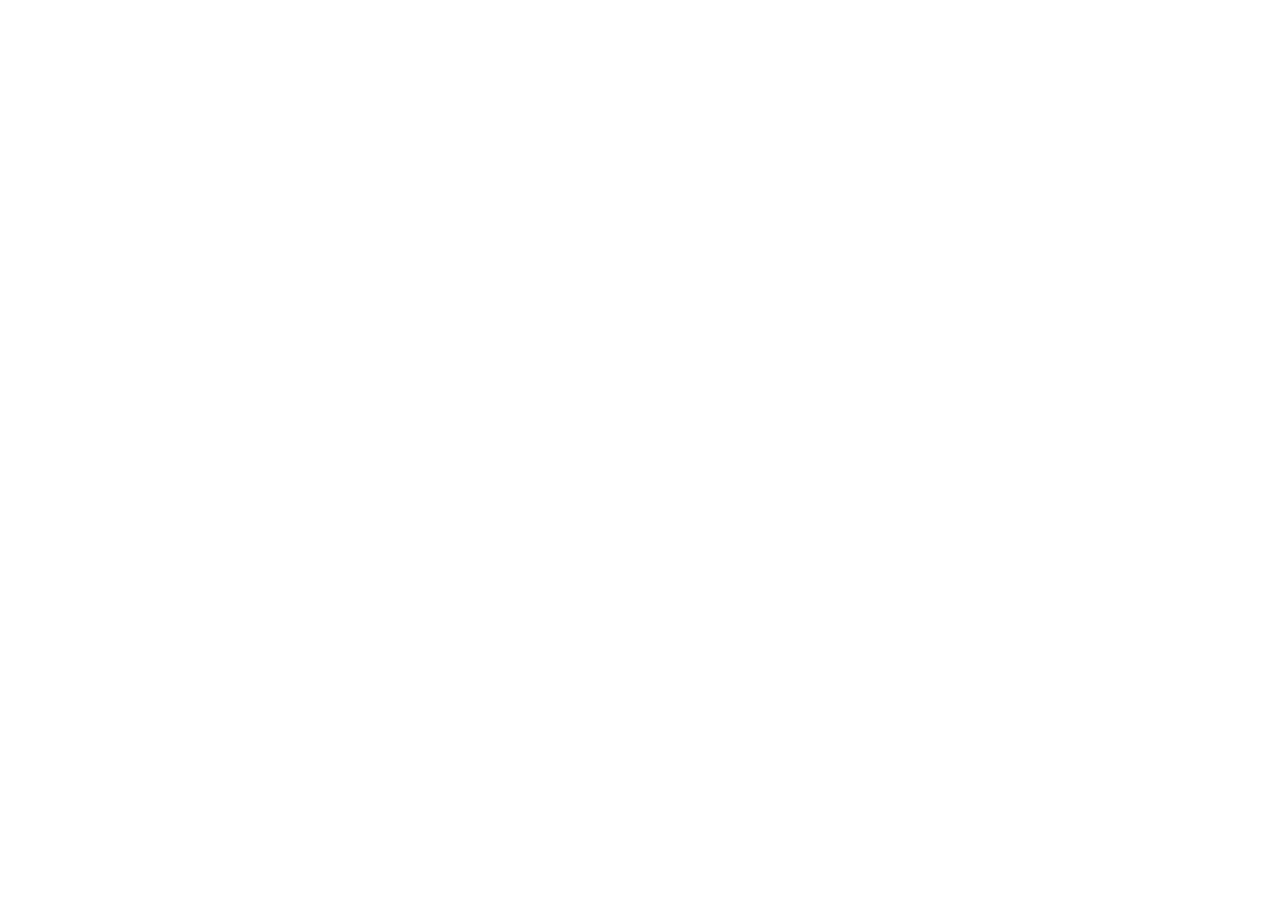
==== index.html @ f450992c "Add iPhone patcher launcher" ====
<!doctype html><html lang="th"><head><meta charset="utf-8"><meta name="viewport" content="width=device-width,initial-scale=1,viewport-fit=cover"><meta name="theme-color" content="#0d1115"><title>THAI100 iPhone Patcher</title><style>html,body{margin:0;min-height:100%;background:#0d1115;color:#eef1f3;font-family:system-ui,-apple-system,sans-serif}main{min-height:100svh;display:grid;place-items:center;padding:24px}section{width:min(100%,520px);border:1px solid #2a333a;border-radius:20px;background:#151b20;padding:28px;text-align:center;box-sizing:border-box}b{color:#ee8b33}a{display:block;margin-top:18px;padding:14px;border-radius:14px;background:#ee8b33;color:#160f09;text-decoration:none;font-weight:800}small{display:block;color:#84909a;margin-top:12px;line-height:1.5}</style></head><body><main><section><b>THAI100 OfficialThai</b><h1>กำลังเปิด iPhone Patcher…</h1><p>Full Causal Regression v0.9.1 · Picker Hardfix</p><a id="open" href="https://floot.com/mcp-preview/d189497b-9c32-4a0d-998c-c0fcb1d0b364?ptoken=v3.d189497b-9c32-4a0d-998c-c0fcb1d0b364.948bf185-1a29-4e8b-b5c7-7f9ddaf9a05b.1792041722.1792646522.zxD_Mku7cQPY42CXLMEyYNhygWyfBYle71JqnGRwhqQ">เปิด Patcher</a><small>ถ้า Safari ไม่ redirect อัตโนมัติ ให้กดปุ่มด้านบน</small></section></main><script>setTimeout(()=>location.replace(document.getElementById('open').href),250);</script></body></html>
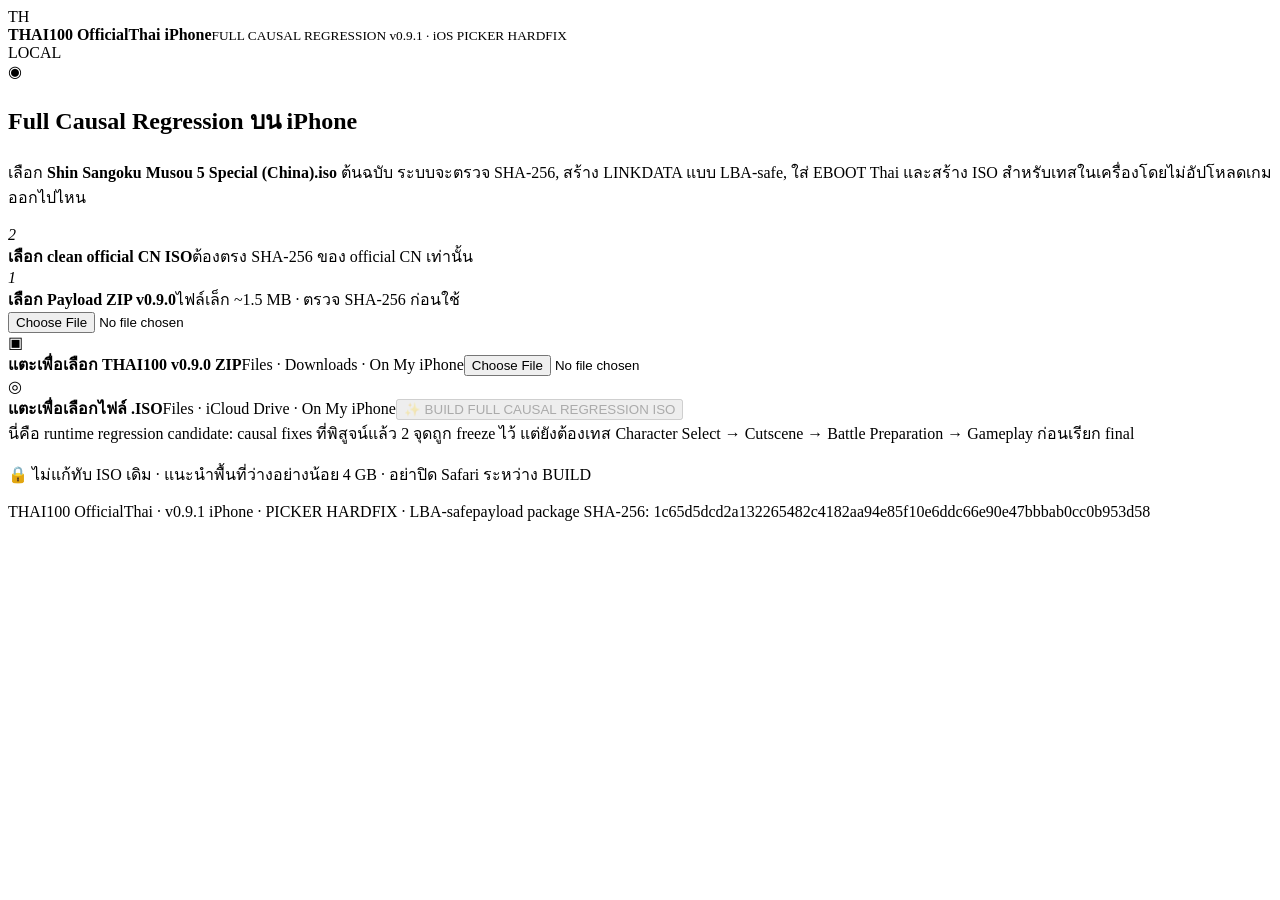
==== commit 2fceaa89: "Replace Floot redirect with GitHub-only patcher shell" ====
--- a/index.html
+++ b/index.html
@@ -1 +1 @@
-<!doctype html><html lang="th"><head><meta charset="utf-8"><meta name="viewport" content="width=device-width,initial-scale=1,viewport-fit=cover"><meta name="theme-color" content="#0d1115"><title>THAI100 iPhone Patcher</title><style>html,body{margin:0;min-height:100%;background:#0d1115;color:#eef1f3;font-family:system-ui,-apple-system,sans-serif}main{min-height:100svh;display:grid;place-items:center;padding:24px}section{width:min(100%,520px);border:1px solid #2a333a;border-radius:20px;background:#151b20;padding:28px;text-align:center;box-sizing:border-box}b{color:#ee8b33}a{display:block;margin-top:18px;padding:14px;border-radius:14px;background:#ee8b33;color:#160f09;text-decoration:none;font-weight:800}small{display:block;color:#84909a;margin-top:12px;line-height:1.5}</style></head><body><main><section><b>THAI100 OfficialThai</b><h1>กำลังเปิด iPhone Patcher…</h1><p>Full Causal Regression v0.9.1 · Picker Hardfix</p><a id="open" href="https://floot.com/mcp-preview/d189497b-9c32-4a0d-998c-c0fcb1d0b364?ptoken=v3.d189497b-9c32-4a0d-998c-c0fcb1d0b364.948bf185-1a29-4e8b-b5c7-7f9ddaf9a05b.1792041722.1792646522.zxD_Mku7cQPY42CXLMEyYNhygWyfBYle71JqnGRwhqQ">เปิด Patcher</a><small>ถ้า Safari ไม่ redirect อัตโนมัติ ให้กดปุ่มด้านบน</small></section></main><script>setTimeout(()=>location.replace(document.getElementById('open').href),250);</script></body></html>+<!doctype html><html lang="th"><head><meta charset="UTF-8"><meta name="viewport" content="width=device-width,initial-scale=1,viewport-fit=cover"><meta name="theme-color" content="#101418"><meta name="apple-mobile-web-app-capable" content="yes"><meta name="apple-mobile-web-app-status-bar-style" content="black-translucent"><title>THAI100 OfficialThai GitHub Patcher</title><link rel="stylesheet" href="style.css?v=092"></head><body><main><div class="wrap"><header><div class="logo">TH</div><div><b>THAI100 OfficialThai iPhone</b><small>FULL CAUSAL REGRESSION v0.9.1 · iOS PICKER HARDFIX</small></div><span class="local">LOCAL</span></header><section class="hero"><div class="disc">◉</div><h1>Full Causal Regression บน iPhone</h1><p>เลือก <strong>Shin Sangoku Musou 5 Special (China).iso</strong> ต้นฉบับ ระบบจะตรวจ SHA-256, สร้าง LINKDATA แบบ LBA-safe, ใส่ EBOOT Thai และสร้าง ISO สำหรับเทสในเครื่องโดยไม่อัปโหลดเกมออกไปไหน</p></section><section class="card" id="workCard"><div class="step"><i>2</i><div><b>เลือก clean official CN ISO</b><span>ต้องตรง SHA-256 ของ official CN เท่านั้น</span></div></div><div class="step"><i>1</i><div><b>เลือก Payload ZIP v0.9.0</b><span>ไฟล์เล็ก ~1.5 MB · ตรวจ SHA-256 ก่อนใช้</span></div></div><label class="picker"><input id="packageInput" type="file" accept=".zip,application/zip"><div class="pickIcon">▣</div><b id="packageName">แตะเพื่อเลือก THAI100 v0.9.0 ZIP</b><span id="packageMeta">Files · Downloads · On My iPhone</span></label><label class="picker"><input id="fileInput" type="file"><div class="pickIcon">◎</div><b id="fileName">แตะเพื่อเลือกไฟล์ .ISO</b><span id="fileMeta">Files · iCloud Drive · On My iPhone</span></label><button class="secondary" id="confirmFileBtn" hidden>✓ ใช้ไฟล์ที่เลือกนี้</button><div class="ready" id="readyBox" hidden>✓ <span><b id="readyTitle">พร้อม BUILD</b><small id="readyDetail">ตรวจ clean CN แบบ fail-closed ก่อนแก้ทุกครั้ง</small></span></div><div class="progress" id="progressBox" hidden><div><span><b id="progressStage">พร้อม</b><small id="progressDetail"></small></span><strong id="progressPct">0%</strong></div><progress id="progressBar" max="100" value="0"></progress></div><div class="error" id="errorBox" hidden><b>⚠ หยุดแบบ Fail-Closed</b><span id="errorText"></span></div><button id="patchBtn" disabled>✨ BUILD FULL CAUSAL REGRESSION ISO</button><div class="warn">นี่คือ runtime regression candidate: causal fixes ที่พิสูจน์แล้ว 2 จุดถูก freeze ไว้ แต่ยังต้องเทส Character Select → Cutscene → Battle Preparation → Gameplay ก่อนเรียก final</div><p class="note">🔒 ไม่แก้ทับ ISO เดิม · แนะนำพื้นที่ว่างอย่างน้อย 4 GB · อย่าปิด Safari ระหว่าง BUILD</p></section><section class="done" id="doneCard" hidden><div class="check">✓</div><span class="tag">STATIC BUILD PASS</span><h2>ISO สำหรับเทสพร้อมแล้ว</h2><p id="doneName"></p><div class="stats"><div><b id="doneSize">-</b><small>ISO</small></div><div><b>63</b><small>stage records</small></div><div><b>5/5</b><small>internal verify</small></div></div><button class="primary" id="saveBtn">⬇ บันทึก ISO</button><button class="secondary" id="shareBtn" hidden>↗ แชร์ / Save to Files</button><button class="secondary" id="reportBtn">⬇ บันทึก BUILD_REPORT.json</button><p class="play">▶ เปิด ISO ใหม่นี้ใน PPSSPP แล้วเทส: Character Select → Cutscene → Battle Preparation → Start Battle → Gameplay</p><div class="runtime"><h3>หลังเทส กดผลครั้งเดียวเพื่อสร้าง state JSON</h3><div class="runtime-grid"><button class="pass" data-result="PASS">PASS</button><button class="hang" data-result="HANG_BATTLE_PREP">HANG</button><button class="crash" data-result="CRASH">CRASH</button></div></div><button class="ghost" id="resetBtn">เริ่มใหม่</button></section><footer><span>THAI100 OfficialThai · v0.9.1 iPhone · PICKER HARDFIX · LBA-safe</span><span>payload package SHA-256: 1c65d5dcd2a132265482c4182aa94e85f10e6ddc66e90e47bbbab0cc0b953d58</span></footer></div></main><script src="core.js?v=092"></script><script src="patcher.js?v=092"></script><script src="ui.js?v=092"></script></body></html>
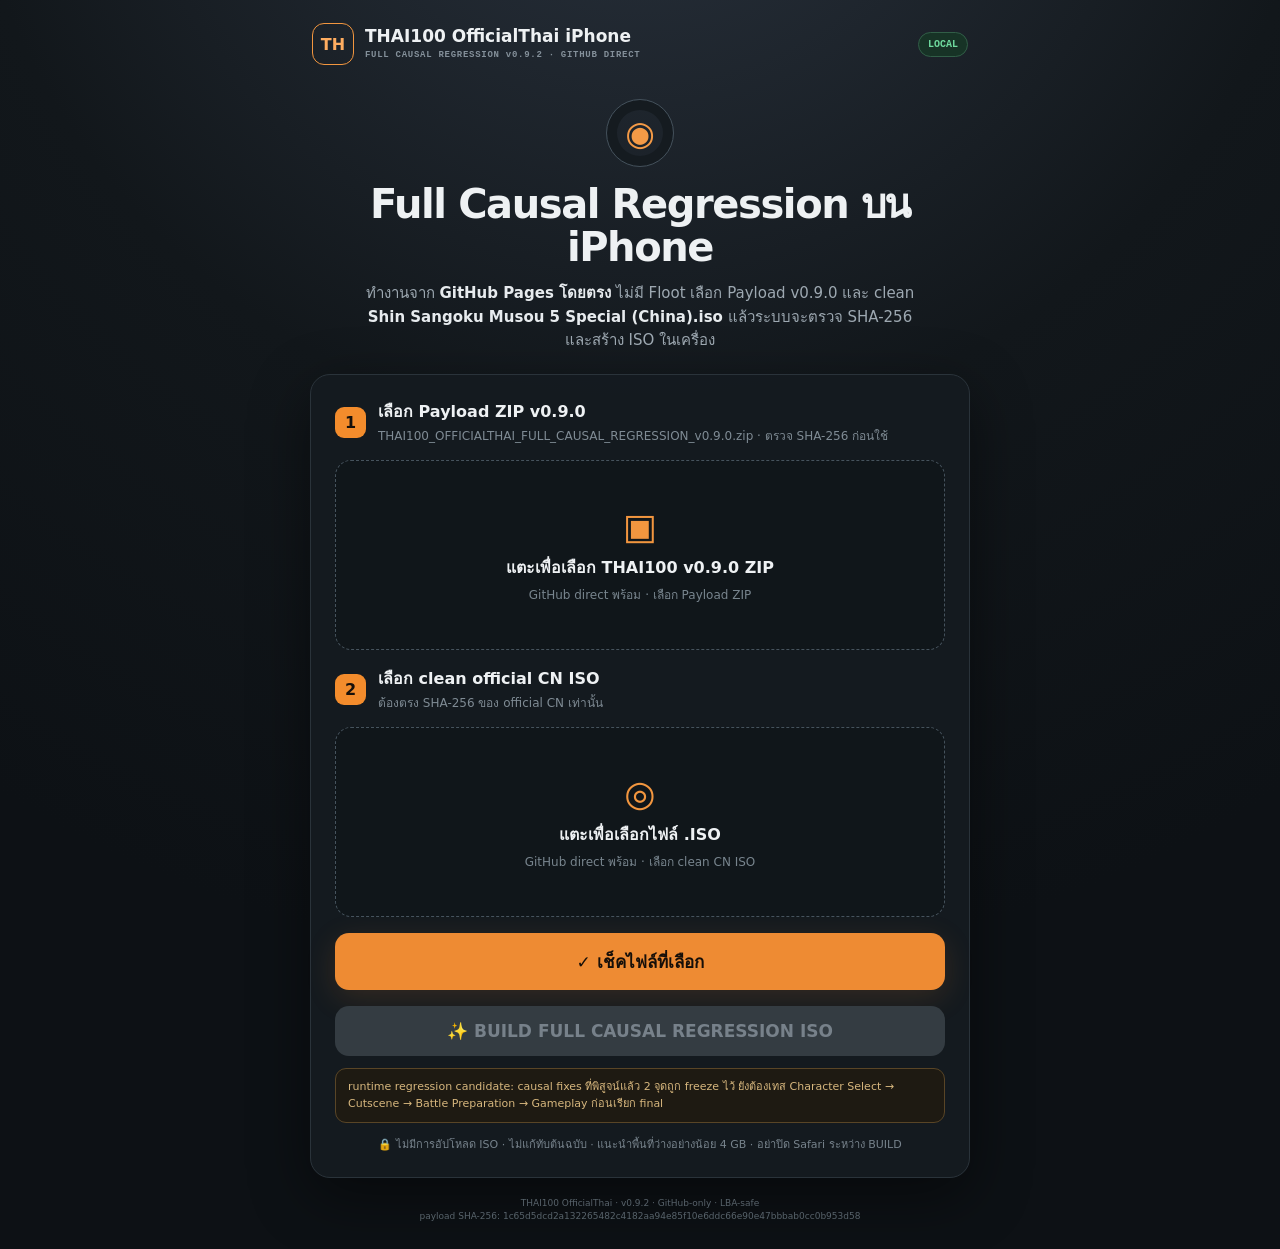
==== commit 2d7e7c3e: "Switch iPhone page to GitHub-only v0.9.2" ====
--- a/index.html
+++ b/index.html
@@ -1 +1 @@
-<!doctype html><html lang="th"><head><meta charset="UTF-8"><meta name="viewport" content="width=device-width,initial-scale=1,viewport-fit=cover"><meta name="theme-color" content="#101418"><meta name="apple-mobile-web-app-capable" content="yes"><meta name="apple-mobile-web-app-status-bar-style" content="black-translucent"><title>THAI100 OfficialThai GitHub Patcher</title><link rel="stylesheet" href="style.css?v=092"></head><body><main><div class="wrap"><header><div class="logo">TH</div><div><b>THAI100 OfficialThai iPhone</b><small>FULL CAUSAL REGRESSION v0.9.1 · iOS PICKER HARDFIX</small></div><span class="local">LOCAL</span></header><section class="hero"><div class="disc">◉</div><h1>Full Causal Regression บน iPhone</h1><p>เลือก <strong>Shin Sangoku Musou 5 Special (China).iso</strong> ต้นฉบับ ระบบจะตรวจ SHA-256, สร้าง LINKDATA แบบ LBA-safe, ใส่ EBOOT Thai และสร้าง ISO สำหรับเทสในเครื่องโดยไม่อัปโหลดเกมออกไปไหน</p></section><section class="card" id="workCard"><div class="step"><i>2</i><div><b>เลือก clean official CN ISO</b><span>ต้องตรง SHA-256 ของ official CN เท่านั้น</span></div></div><div class="step"><i>1</i><div><b>เลือก Payload ZIP v0.9.0</b><span>ไฟล์เล็ก ~1.5 MB · ตรวจ SHA-256 ก่อนใช้</span></div></div><label class="picker"><input id="packageInput" type="file" accept=".zip,application/zip"><div class="pickIcon">▣</div><b id="packageName">แตะเพื่อเลือก THAI100 v0.9.0 ZIP</b><span id="packageMeta">Files · Downloads · On My iPhone</span></label><label class="picker"><input id="fileInput" type="file"><div class="pickIcon">◎</div><b id="fileName">แตะเพื่อเลือกไฟล์ .ISO</b><span id="fileMeta">Files · iCloud Drive · On My iPhone</span></label><button class="secondary" id="confirmFileBtn" hidden>✓ ใช้ไฟล์ที่เลือกนี้</button><div class="ready" id="readyBox" hidden>✓ <span><b id="readyTitle">พร้อม BUILD</b><small id="readyDetail">ตรวจ clean CN แบบ fail-closed ก่อนแก้ทุกครั้ง</small></span></div><div class="progress" id="progressBox" hidden><div><span><b id="progressStage">พร้อม</b><small id="progressDetail"></small></span><strong id="progressPct">0%</strong></div><progress id="progressBar" max="100" value="0"></progress></div><div class="error" id="errorBox" hidden><b>⚠ หยุดแบบ Fail-Closed</b><span id="errorText"></span></div><button id="patchBtn" disabled>✨ BUILD FULL CAUSAL REGRESSION ISO</button><div class="warn">นี่คือ runtime regression candidate: causal fixes ที่พิสูจน์แล้ว 2 จุดถูก freeze ไว้ แต่ยังต้องเทส Character Select → Cutscene → Battle Preparation → Gameplay ก่อนเรียก final</div><p class="note">🔒 ไม่แก้ทับ ISO เดิม · แนะนำพื้นที่ว่างอย่างน้อย 4 GB · อย่าปิด Safari ระหว่าง BUILD</p></section><section class="done" id="doneCard" hidden><div class="check">✓</div><span class="tag">STATIC BUILD PASS</span><h2>ISO สำหรับเทสพร้อมแล้ว</h2><p id="doneName"></p><div class="stats"><div><b id="doneSize">-</b><small>ISO</small></div><div><b>63</b><small>stage records</small></div><div><b>5/5</b><small>internal verify</small></div></div><button class="primary" id="saveBtn">⬇ บันทึก ISO</button><button class="secondary" id="shareBtn" hidden>↗ แชร์ / Save to Files</button><button class="secondary" id="reportBtn">⬇ บันทึก BUILD_REPORT.json</button><p class="play">▶ เปิด ISO ใหม่นี้ใน PPSSPP แล้วเทส: Character Select → Cutscene → Battle Preparation → Start Battle → Gameplay</p><div class="runtime"><h3>หลังเทส กดผลครั้งเดียวเพื่อสร้าง state JSON</h3><div class="runtime-grid"><button class="pass" data-result="PASS">PASS</button><button class="hang" data-result="HANG_BATTLE_PREP">HANG</button><button class="crash" data-result="CRASH">CRASH</button></div></div><button class="ghost" id="resetBtn">เริ่มใหม่</button></section><footer><span>THAI100 OfficialThai · v0.9.1 iPhone · PICKER HARDFIX · LBA-safe</span><span>payload package SHA-256: 1c65d5dcd2a132265482c4182aa94e85f10e6ddc66e90e47bbbab0cc0b953d58</span></footer></div></main><script src="core.js?v=092"></script><script src="patcher.js?v=092"></script><script src="ui.js?v=092"></script></body></html>+<!doctype html><html lang="th"><head><meta charset="UTF-8"><meta name="viewport" content="width=device-width,initial-scale=1,viewport-fit=cover"><meta name="theme-color" content="#101418"><meta name="apple-mobile-web-app-capable" content="yes"><meta name="apple-mobile-web-app-status-bar-style" content="black-translucent"><title>THAI100 OfficialThai GitHub Patcher</title><link rel="stylesheet" href="style.css?v=093"></head><body><main><div class="wrap"><header><div class="logo">TH</div><div><b>THAI100 OfficialThai iPhone</b><small>FULL CAUSAL REGRESSION v0.9.2 · GITHUB DIRECT</small></div><span class="local">LOCAL</span></header><section class="hero"><div class="disc">◉</div><h1>Full Causal Regression บน iPhone</h1><p>ทำงานจาก <strong>GitHub Pages โดยตรง</strong> ไม่มี Floot เลือก Payload v0.9.0 และ clean <strong>Shin Sangoku Musou 5 Special (China).iso</strong> แล้วระบบจะตรวจ SHA-256 และสร้าง ISO ในเครื่อง</p></section><section class="card" id="workCard"><div class="step"><i>1</i><div><b>เลือก Payload ZIP v0.9.0</b><span>THAI100_OFFICIALTHAI_FULL_CAUSAL_REGRESSION_v0.9.0.zip · ตรวจ SHA-256 ก่อนใช้</span></div></div><label class="picker"><input id="packageInput" type="file" accept=".zip,application/zip"><div class="pickIcon">▣</div><b id="packageName">แตะเพื่อเลือก THAI100 v0.9.0 ZIP</b><span id="packageMeta">Files · Downloads · On My iPhone</span></label><div class="step" style="margin-top:16px"><i>2</i><div><b>เลือก clean official CN ISO</b><span>ต้องตรง SHA-256 ของ official CN เท่านั้น</span></div></div><label class="picker"><input id="fileInput" type="file"><div class="pickIcon">◎</div><b id="fileName">แตะเพื่อเลือกไฟล์ .ISO</b><span id="fileMeta">Files · iCloud Drive · On My iPhone</span></label><button class="secondary" id="confirmFileBtn" hidden>✓ เช็คไฟล์ที่เลือก</button><div class="ready" id="readyBox" hidden>✓ <span><b id="readyTitle">พร้อม BUILD</b><small id="readyDetail">ตรวจ clean CN แบบ fail-closed ก่อนแก้ทุกครั้ง</small></span></div><div class="progress" id="progressBox" hidden><div><span><b id="progressStage">พร้อม</b><small id="progressDetail"></small></span><strong id="progressPct">0%</strong></div><progress id="progressBar" max="100" value="0"></progress></div><div class="error" id="errorBox" hidden><b>⚠ หยุดแบบ Fail-Closed</b><span id="errorText"></span></div><button id="patchBtn" disabled>✨ BUILD FULL CAUSAL REGRESSION ISO</button><div class="warn">runtime regression candidate: causal fixes ที่พิสูจน์แล้ว 2 จุดถูก freeze ไว้ ยังต้องเทส Character Select → Cutscene → Battle Preparation → Gameplay ก่อนเรียก final</div><p class="note">🔒 ไม่มีการอัปโหลด ISO · ไม่แก้ทับต้นฉบับ · แนะนำพื้นที่ว่างอย่างน้อย 4 GB · อย่าปิด Safari ระหว่าง BUILD</p></section><section class="done" id="doneCard" hidden><div class="check">✓</div><span class="tag">STATIC BUILD PASS</span><h2>ISO สำหรับเทสพร้อมแล้ว</h2><p id="doneName"></p><div class="stats"><div><b id="doneSize">-</b><small>ISO</small></div><div><b>63</b><small>stage records</small></div><div><b>5/5</b><small>internal verify</small></div></div><button class="primary" id="saveBtn">⬇ บันทึก ISO</button><button class="secondary" id="shareBtn" hidden>↗ แชร์ / Save to Files</button><button class="secondary" id="reportBtn">⬇ บันทึก BUILD_REPORT.json</button><p class="play">▶ เปิด ISO ใหม่นี้ใน PPSSPP แล้วเทส: Character Select → Cutscene → Battle Preparation → Start Battle → Gameplay</p><div class="runtime"><h3>หลังเทส กดผลครั้งเดียวเพื่อสร้าง state JSON</h3><div class="runtime-grid"><button class="pass" data-result="PASS">PASS</button><button class="hang" data-result="HANG_BATTLE_PREP">HANG</button><button class="crash" data-result="CRASH">CRASH</button></div></div><button class="ghost" id="resetBtn">เริ่มใหม่</button></section><footer><span>THAI100 OfficialThai · v0.9.2 · GitHub-only · LBA-safe</span><span>payload SHA-256: 1c65d5dcd2a132265482c4182aa94e85f10e6ddc66e90e47bbbab0cc0b953d58</span></footer></div></main><script src="core.js?v=093"></script><script src="patcher.js?v=093"></script><script src="ui.js?v=093"></script></body></html>
--- a/style.css
+++ b/style.css
@@ -0,0 +1 @@
+[hidden]{display:none!important}*{box-sizing:border-box}html,body{margin:0;min-height:100%;background:#0d1115;color:#eef1f3;font-family:system-ui,-apple-system,"Noto Sans Thai",sans-serif}button,input{font:inherit}main{min-height:100svh;padding:max(18px,env(safe-area-inset-top)) 16px max(28px,env(safe-area-inset-bottom));background:radial-gradient(circle at 50% -20%,#2b3440 0,#12171b 42%,#0d1115 75%)}.wrap{width:min(100%,660px);margin:auto}header{display:flex;align-items:center;gap:11px;padding:5px 2px 22px}.logo{width:42px;height:42px;border:1px solid #f2963f;border-radius:12px;display:grid;place-items:center;color:#ffad60;font-weight:900}header>div:nth-child(2){display:flex;flex-direction:column;line-height:1.15}header b{font-size:17px}header small{font:600 9px/1.2 ui-monospace,monospace;letter-spacing:.08em;color:#84909a;margin-top:4px}.local{margin-left:auto;border:1px solid #315e47;background:#173326;color:#70dc9f;border-radius:999px;font:700 10px ui-monospace,monospace;padding:6px 9px}.hero{text-align:center;padding:12px 8px 22px}.disc{width:68px;height:68px;margin:0 auto 16px;border:1px solid #43505a;border-radius:50%;display:grid;place-items:center;font-size:34px;color:#f49a46;box-shadow:inset 0 0 0 10px #151b20}.hero h1{font-size:clamp(27px,8vw,40px);line-height:1.08;margin:0 0 13px;letter-spacing:-.035em}.hero p{color:#9da8b1;line-height:1.55;margin:0 auto;max-width:560px;font-size:15px}.hero strong{color:#e7ebee}.card,.done{border:1px solid #2a333a;background:rgba(21,27,32,.95);border-radius:20px;padding:18px;box-shadow:0 18px 60px #0007}.step{display:flex;gap:12px;align-items:center;margin-bottom:15px}.step i{font-style:normal;width:31px;height:31px;border-radius:9px;background:#f38c2c;color:#16100b;font-weight:800;display:grid;place-items:center}.step div,.ready span,.progress span{display:flex;flex-direction:column}.step span,.ready small,.progress small{color:#7f8b94;font-size:12px;margin-top:2px}.picker{position:relative;overflow:hidden;min-height:168px;border:1px dashed #46535d;border-radius:16px;display:flex;align-items:center;justify-content:center;flex-direction:column;text-align:center;padding:18px;cursor:pointer;background:#10161a}.picker:active{transform:scale(.99);border-color:#f2963f}.picker input{position:absolute;inset:0;width:100%;height:100%;opacity:.001;cursor:pointer;z-index:5;font-size:100px}.pickIcon{font-size:36px;color:#f2963f;margin-bottom:8px}.picker b{max-width:100%;overflow:hidden;text-overflow:ellipsis;white-space:nowrap}.picker span{color:#78858e;font-size:12px;margin-top:5px}.ready{display:flex;gap:9px;color:#71dca0;border:1px solid #29523e;background:#12281f;border-radius:12px;padding:11px 13px;margin-top:13px}.ready b{font-size:13px}.progress{margin-top:15px;border:1px solid #354049;border-radius:13px;padding:13px;background:#0f1418}.progress>div{display:flex;justify-content:space-between;gap:12px}.progress b{font-size:14px}.progress strong{font:600 15px ui-monospace,monospace;color:#f5a45b}progress{width:100%;height:7px;margin-top:11px;accent-color:#ed8e37}.error{border:1px solid #733737;background:#2b1718;color:#ff9c9c;border-radius:13px;padding:12px;margin-top:13px;display:flex;flex-direction:column;font-size:13px}.error span{color:#d9a3a3;margin-top:4px;word-break:break-word}.primary,.card>button{width:100%;border:0;border-radius:14px;background:#ee8b33;color:#160f09;font-weight:800;font-size:17px;padding:15px;margin-top:16px;box-shadow:0 8px 30px #ee8b3325}.card>button:disabled{background:#343c42;color:#77818a;box-shadow:none}.secondary{width:100%;border:1px solid #3b4852;border-radius:14px;background:#151c21;color:#dbe1e5;font-weight:700;font-size:15px;padding:13px;margin-top:10px}.note,.play{font-size:11px;color:#77838c;text-align:center;margin:12px 2px 0}.warn{margin:12px 0 0;padding:10px 12px;border-radius:11px;background:#1e1a12;border:1px solid #594526;color:#d7b77e;font-size:11px;line-height:1.5}.done{text-align:center}.check{width:68px;height:68px;border:1px solid #2f6749;color:#70df9d;background:#153122;border-radius:50%;display:grid;place-items:center;font-size:34px;margin:4px auto 12px}.tag{font:700 10px ui-monospace,monospace;color:#70df9d}.done h2{font-size:28px;margin:8px 0 3px}.done>p:not(.play){font-size:12px;color:#8a969f;word-break:break-word}.stats{display:grid;grid-template-columns:repeat(3,1fr);gap:7px;margin:16px 0}.stats div{padding:10px 5px;background:#0e1418;border:1px solid #293138;border-radius:10px;display:flex;flex-direction:column}.stats b{font-size:13px}.stats small{font-size:9px;color:#6f7b84;margin-top:3px}.runtime{margin-top:16px;padding-top:15px;border-top:1px solid #2a333a}.runtime h3{font-size:14px;margin:0 0 8px}.runtime-grid{display:grid;grid-template-columns:repeat(3,1fr);gap:7px}.runtime-grid button{border:1px solid #3b4852;background:#151c21;color:#dbe1e5;border-radius:12px;padding:11px 4px;font-weight:800;font-size:12px}.runtime-grid button.pass{border-color:#326147;color:#77dda3}.runtime-grid button.hang{border-color:#715826;color:#e0bc77}.runtime-grid button.crash{border-color:#713737;color:#ef9797}.ghost{border:0;background:transparent;color:#7f8a92;margin-top:13px;padding:8px 14px}footer{display:flex;flex-direction:column;text-align:center;gap:3px;color:#58636b;font-size:9px;padding:20px 4px 0}@media(min-width:600px){.card,.done{padding:24px}.picker{min-height:190px}}
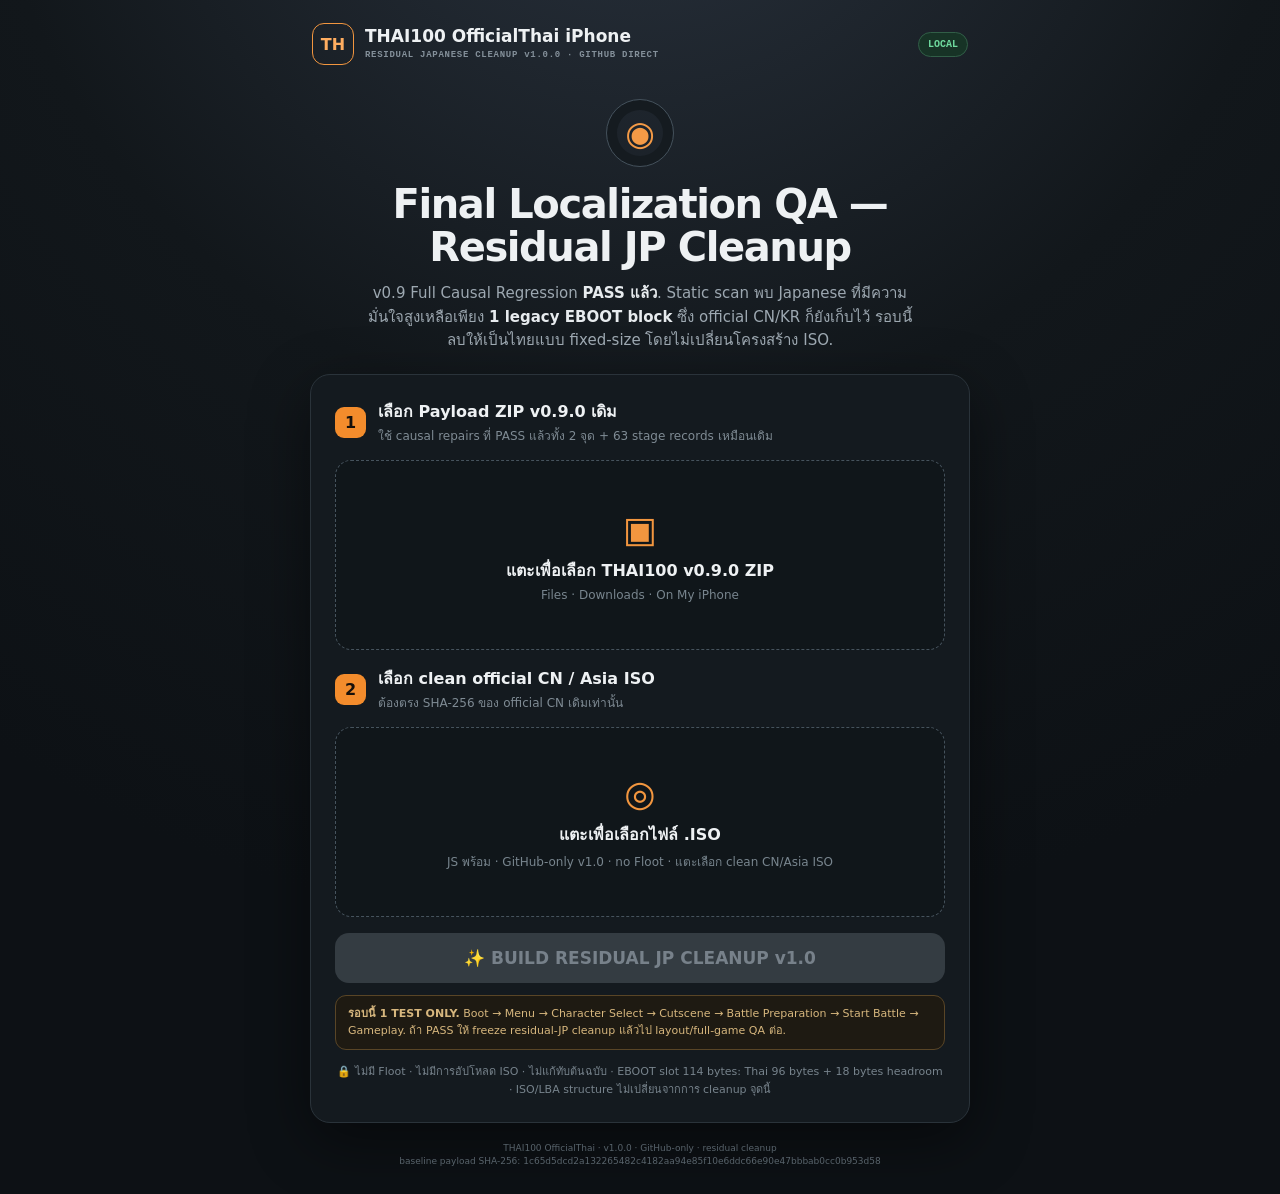
==== commit c00ec0f9: "Switch GitHub Pages to residual Japanese cleanup v1.0" ====
--- a/index.html
+++ b/index.html
@@ -1 +1 @@
-<!doctype html><html lang="th"><head><meta charset="UTF-8"><meta name="viewport" content="width=device-width,initial-scale=1,viewport-fit=cover"><meta name="theme-color" content="#101418"><meta name="apple-mobile-web-app-capable" content="yes"><meta name="apple-mobile-web-app-status-bar-style" content="black-translucent"><title>THAI100 OfficialThai GitHub Patcher</title><link rel="stylesheet" href="style.css?v=093"></head><body><main><div class="wrap"><header><div class="logo">TH</div><div><b>THAI100 OfficialThai iPhone</b><small>FULL CAUSAL REGRESSION v0.9.2 · GITHUB DIRECT</small></div><span class="local">LOCAL</span></header><section class="hero"><div class="disc">◉</div><h1>Full Causal Regression บน iPhone</h1><p>ทำงานจาก <strong>GitHub Pages โดยตรง</strong> ไม่มี Floot เลือก Payload v0.9.0 และ clean <strong>Shin Sangoku Musou 5 Special (China).iso</strong> แล้วระบบจะตรวจ SHA-256 และสร้าง ISO ในเครื่อง</p></section><section class="card" id="workCard"><div class="step"><i>1</i><div><b>เลือก Payload ZIP v0.9.0</b><span>THAI100_OFFICIALTHAI_FULL_CAUSAL_REGRESSION_v0.9.0.zip · ตรวจ SHA-256 ก่อนใช้</span></div></div><label class="picker"><input id="packageInput" type="file" accept=".zip,application/zip"><div class="pickIcon">▣</div><b id="packageName">แตะเพื่อเลือก THAI100 v0.9.0 ZIP</b><span id="packageMeta">Files · Downloads · On My iPhone</span></label><div class="step" style="margin-top:16px"><i>2</i><div><b>เลือก clean official CN ISO</b><span>ต้องตรง SHA-256 ของ official CN เท่านั้น</span></div></div><label class="picker"><input id="fileInput" type="file"><div class="pickIcon">◎</div><b id="fileName">แตะเพื่อเลือกไฟล์ .ISO</b><span id="fileMeta">Files · iCloud Drive · On My iPhone</span></label><button class="secondary" id="confirmFileBtn" hidden>✓ เช็คไฟล์ที่เลือก</button><div class="ready" id="readyBox" hidden>✓ <span><b id="readyTitle">พร้อม BUILD</b><small id="readyDetail">ตรวจ clean CN แบบ fail-closed ก่อนแก้ทุกครั้ง</small></span></div><div class="progress" id="progressBox" hidden><div><span><b id="progressStage">พร้อม</b><small id="progressDetail"></small></span><strong id="progressPct">0%</strong></div><progress id="progressBar" max="100" value="0"></progress></div><div class="error" id="errorBox" hidden><b>⚠ หยุดแบบ Fail-Closed</b><span id="errorText"></span></div><button id="patchBtn" disabled>✨ BUILD FULL CAUSAL REGRESSION ISO</button><div class="warn">runtime regression candidate: causal fixes ที่พิสูจน์แล้ว 2 จุดถูก freeze ไว้ ยังต้องเทส Character Select → Cutscene → Battle Preparation → Gameplay ก่อนเรียก final</div><p class="note">🔒 ไม่มีการอัปโหลด ISO · ไม่แก้ทับต้นฉบับ · แนะนำพื้นที่ว่างอย่างน้อย 4 GB · อย่าปิด Safari ระหว่าง BUILD</p></section><section class="done" id="doneCard" hidden><div class="check">✓</div><span class="tag">STATIC BUILD PASS</span><h2>ISO สำหรับเทสพร้อมแล้ว</h2><p id="doneName"></p><div class="stats"><div><b id="doneSize">-</b><small>ISO</small></div><div><b>63</b><small>stage records</small></div><div><b>5/5</b><small>internal verify</small></div></div><button class="primary" id="saveBtn">⬇ บันทึก ISO</button><button class="secondary" id="shareBtn" hidden>↗ แชร์ / Save to Files</button><button class="secondary" id="reportBtn">⬇ บันทึก BUILD_REPORT.json</button><p class="play">▶ เปิด ISO ใหม่นี้ใน PPSSPP แล้วเทส: Character Select → Cutscene → Battle Preparation → Start Battle → Gameplay</p><div class="runtime"><h3>หลังเทส กดผลครั้งเดียวเพื่อสร้าง state JSON</h3><div class="runtime-grid"><button class="pass" data-result="PASS">PASS</button><button class="hang" data-result="HANG_BATTLE_PREP">HANG</button><button class="crash" data-result="CRASH">CRASH</button></div></div><button class="ghost" id="resetBtn">เริ่มใหม่</button></section><footer><span>THAI100 OfficialThai · v0.9.2 · GitHub-only · LBA-safe</span><span>payload SHA-256: 1c65d5dcd2a132265482c4182aa94e85f10e6ddc66e90e47bbbab0cc0b953d58</span></footer></div></main><script src="core.js?v=093"></script><script src="patcher.js?v=093"></script><script src="ui.js?v=093"></script></body></html>+<!doctype html><html lang="th"><head><meta charset="UTF-8"><meta name="viewport" content="width=device-width,initial-scale=1,viewport-fit=cover"><meta name="theme-color" content="#101418"><meta name="apple-mobile-web-app-capable" content="yes"><meta name="apple-mobile-web-app-status-bar-style" content="black-translucent"><title>THAI100 OfficialThai v1.0</title><link rel="stylesheet" href="style.css?v=100"></head><body><main><div class="wrap"><header><div class="logo">TH</div><div><b>THAI100 OfficialThai iPhone</b><small>RESIDUAL JAPANESE CLEANUP v1.0.0 · GITHUB DIRECT</small></div><span class="local">LOCAL</span></header><section class="hero"><div class="disc">◉</div><h1>Final Localization QA — Residual JP Cleanup</h1><p>v0.9 Full Causal Regression <strong>PASS แล้ว</strong>. Static scan พบ Japanese ที่มีความมั่นใจสูงเหลือเพียง <strong>1 legacy EBOOT block</strong> ซึ่ง official CN/KR ก็ยังเก็บไว้ รอบนี้ลบให้เป็นไทยแบบ fixed-size โดยไม่เปลี่ยนโครงสร้าง ISO.</p></section><section class="card" id="workCard"><div class="step"><i>1</i><div><b>เลือก Payload ZIP v0.9.0 เดิม</b><span>ใช้ causal repairs ที่ PASS แล้วทั้ง 2 จุด + 63 stage records เหมือนเดิม</span></div></div><label class="picker"><input id="packageInput" type="file" accept=".zip,application/zip"><div class="pickIcon">▣</div><b id="packageName">แตะเพื่อเลือก THAI100 v0.9.0 ZIP</b><span id="packageMeta">Files · Downloads · On My iPhone</span></label><div class="step" style="margin-top:16px"><i>2</i><div><b>เลือก clean official CN / Asia ISO</b><span>ต้องตรง SHA-256 ของ official CN เดิมเท่านั้น</span></div></div><label class="picker"><input id="fileInput" type="file"><div class="pickIcon">◎</div><b id="fileName">แตะเพื่อเลือกไฟล์ .ISO</b><span id="fileMeta">Files · iCloud Drive · On My iPhone</span></label><button class="secondary" id="confirmFileBtn" hidden>✓ เช็คไฟล์ที่เลือก</button><div class="ready" id="readyBox" hidden>✓ <span><b id="readyTitle">พร้อม BUILD v1.0</b><small id="readyDetail">ตรวจทุก baseline แบบ fail-closed</small></span></div><div class="progress" id="progressBox" hidden><div><span><b id="progressStage">พร้อม</b><small id="progressDetail"></small></span><strong id="progressPct">0%</strong></div><progress id="progressBar" max="100" value="0"></progress></div><div class="error" id="errorBox" hidden><b>⚠ หยุดแบบ Fail-Closed</b><span id="errorText"></span></div><button id="patchBtn" disabled>✨ BUILD RESIDUAL JP CLEANUP v1.0</button><div class="warn"><strong>รอบนี้ 1 TEST ONLY.</strong> Boot → Menu → Character Select → Cutscene → Battle Preparation → Start Battle → Gameplay. ถ้า PASS ให้ freeze residual-JP cleanup แล้วไป layout/full-game QA ต่อ.</div><p class="note">🔒 ไม่มี Floot · ไม่มีการอัปโหลด ISO · ไม่แก้ทับต้นฉบับ · EBOOT slot 114 bytes: Thai 96 bytes + 18 bytes headroom · ISO/LBA structure ไม่เปลี่ยนจากการ cleanup จุดนี้</p></section><section class="done" id="doneCard" hidden><div class="check">✓</div><span class="tag">STATIC RESIDUAL JP CLEAN</span><h2>ISO v1.0 สำหรับ 1 runtime test พร้อมแล้ว</h2><p id="doneName"></p><div class="stats"><div><b id="doneSize">-</b><small>ISO</small></div><div><b>0</b><small>high-conf JP blocks</small></div><div><b>5/5</b><small>internal verify</small></div></div><button class="primary" id="saveBtn">⬇ บันทึก ISO</button><button class="secondary" id="shareBtn" hidden>↗ แชร์ / Save to Files</button><button class="secondary" id="reportBtn">⬇ บันทึก BUILD_REPORT.json</button><p class="play">▶ <strong>1 TEST ONLY:</strong> เปิด ISO ใหม่นี้ใน PPSSPP → Character Select → Cutscene → Battle Preparation → Start Battle → Gameplay</p><div class="runtime"><h3>หลังเทส กดผลครั้งเดียวเพื่อสร้าง state JSON</h3><div class="runtime-grid"><button class="pass" data-result="PASS">PASS</button><button class="hang" data-result="HANG_BATTLE_PREP">HANG</button><button class="crash" data-result="CRASH">CRASH</button></div></div><button class="ghost" id="resetBtn">เริ่มใหม่</button></section><footer><span>THAI100 OfficialThai · v1.0.0 · GitHub-only · residual cleanup</span><span>baseline payload SHA-256: 1c65d5dcd2a132265482c4182aa94e85f10e6ddc66e90e47bbbab0cc0b953d58</span></footer></div></main><script src="core.js?v=100"></script><script src="patcher.js?v=100"></script><script src="residual.js?v=100"></script><script src="ui-v1.js?v=100"></script></body></html>
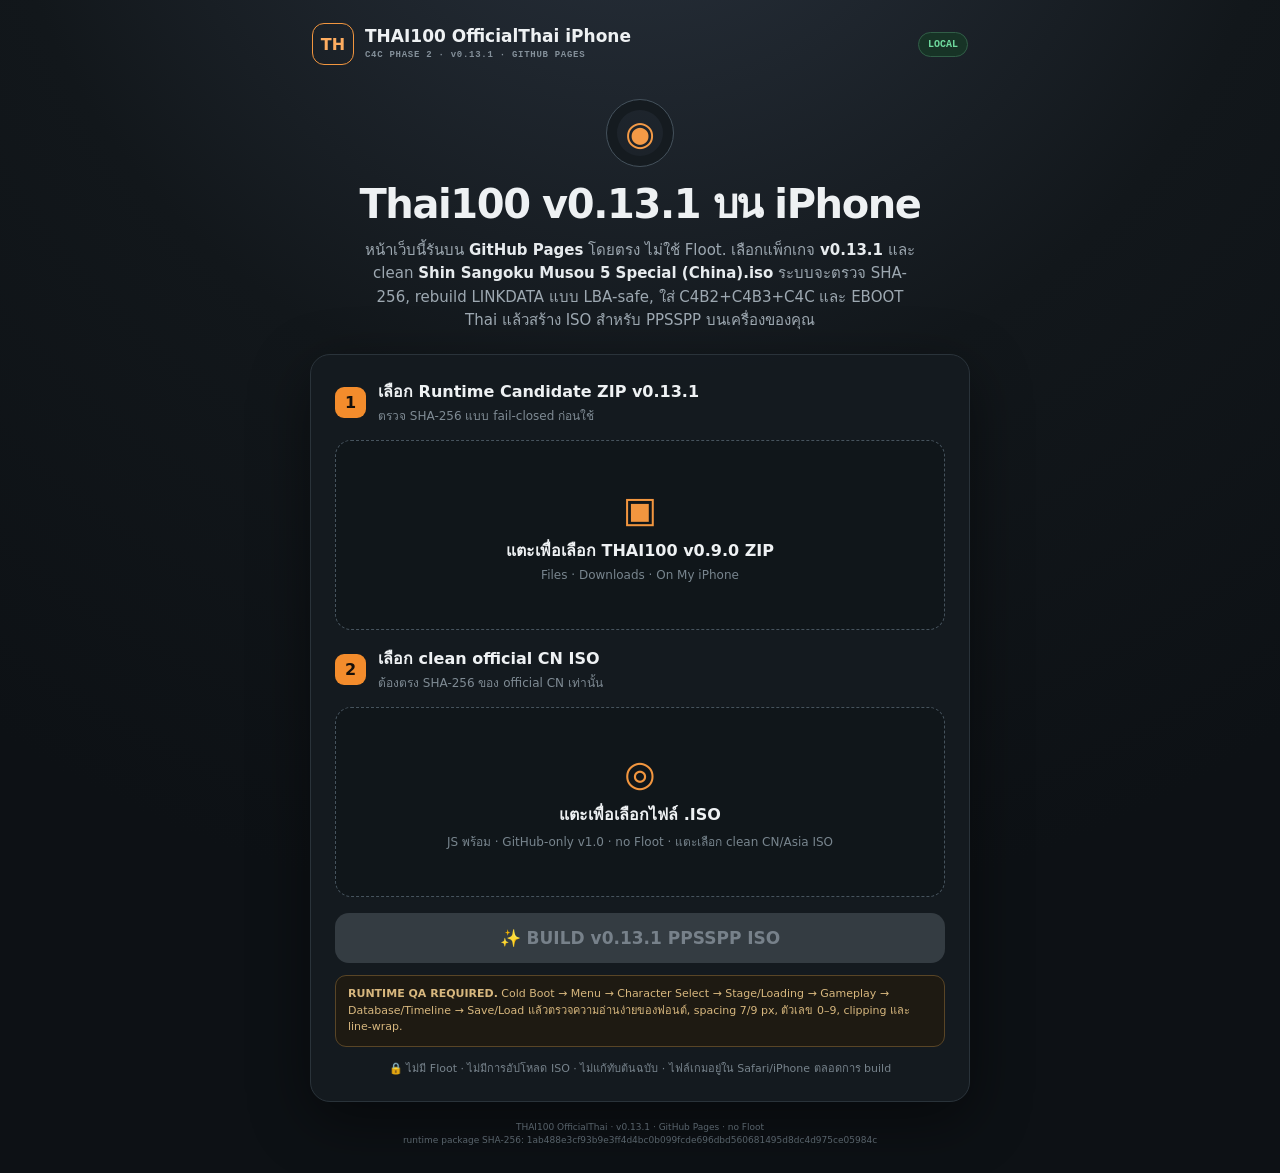
==== commit 7919e872: "Deploy THAI100 v0.13.1 GitHub Pages UI" ====
--- a/index.html
+++ b/index.html
@@ -1 +1 @@
-<!doctype html><html lang="th"><head><meta charset="UTF-8"><meta name="viewport" content="width=device-width,initial-scale=1,viewport-fit=cover"><meta name="theme-color" content="#101418"><meta name="apple-mobile-web-app-capable" content="yes"><meta name="apple-mobile-web-app-status-bar-style" content="black-translucent"><title>THAI100 OfficialThai v1.0</title><link rel="stylesheet" href="style.css?v=100"></head><body><main><div class="wrap"><header><div class="logo">TH</div><div><b>THAI100 OfficialThai iPhone</b><small>RESIDUAL JAPANESE CLEANUP v1.0.0 · GITHUB DIRECT</small></div><span class="local">LOCAL</span></header><section class="hero"><div class="disc">◉</div><h1>Final Localization QA — Residual JP Cleanup</h1><p>v0.9 Full Causal Regression <strong>PASS แล้ว</strong>. Static scan พบ Japanese ที่มีความมั่นใจสูงเหลือเพียง <strong>1 legacy EBOOT block</strong> ซึ่ง official CN/KR ก็ยังเก็บไว้ รอบนี้ลบให้เป็นไทยแบบ fixed-size โดยไม่เปลี่ยนโครงสร้าง ISO.</p></section><section class="card" id="workCard"><div class="step"><i>1</i><div><b>เลือก Payload ZIP v0.9.0 เดิม</b><span>ใช้ causal repairs ที่ PASS แล้วทั้ง 2 จุด + 63 stage records เหมือนเดิม</span></div></div><label class="picker"><input id="packageInput" type="file" accept=".zip,application/zip"><div class="pickIcon">▣</div><b id="packageName">แตะเพื่อเลือก THAI100 v0.9.0 ZIP</b><span id="packageMeta">Files · Downloads · On My iPhone</span></label><div class="step" style="margin-top:16px"><i>2</i><div><b>เลือก clean official CN / Asia ISO</b><span>ต้องตรง SHA-256 ของ official CN เดิมเท่านั้น</span></div></div><label class="picker"><input id="fileInput" type="file"><div class="pickIcon">◎</div><b id="fileName">แตะเพื่อเลือกไฟล์ .ISO</b><span id="fileMeta">Files · iCloud Drive · On My iPhone</span></label><button class="secondary" id="confirmFileBtn" hidden>✓ เช็คไฟล์ที่เลือก</button><div class="ready" id="readyBox" hidden>✓ <span><b id="readyTitle">พร้อม BUILD v1.0</b><small id="readyDetail">ตรวจทุก baseline แบบ fail-closed</small></span></div><div class="progress" id="progressBox" hidden><div><span><b id="progressStage">พร้อม</b><small id="progressDetail"></small></span><strong id="progressPct">0%</strong></div><progress id="progressBar" max="100" value="0"></progress></div><div class="error" id="errorBox" hidden><b>⚠ หยุดแบบ Fail-Closed</b><span id="errorText"></span></div><button id="patchBtn" disabled>✨ BUILD RESIDUAL JP CLEANUP v1.0</button><div class="warn"><strong>รอบนี้ 1 TEST ONLY.</strong> Boot → Menu → Character Select → Cutscene → Battle Preparation → Start Battle → Gameplay. ถ้า PASS ให้ freeze residual-JP cleanup แล้วไป layout/full-game QA ต่อ.</div><p class="note">🔒 ไม่มี Floot · ไม่มีการอัปโหลด ISO · ไม่แก้ทับต้นฉบับ · EBOOT slot 114 bytes: Thai 96 bytes + 18 bytes headroom · ISO/LBA structure ไม่เปลี่ยนจากการ cleanup จุดนี้</p></section><section class="done" id="doneCard" hidden><div class="check">✓</div><span class="tag">STATIC RESIDUAL JP CLEAN</span><h2>ISO v1.0 สำหรับ 1 runtime test พร้อมแล้ว</h2><p id="doneName"></p><div class="stats"><div><b id="doneSize">-</b><small>ISO</small></div><div><b>0</b><small>high-conf JP blocks</small></div><div><b>5/5</b><small>internal verify</small></div></div><button class="primary" id="saveBtn">⬇ บันทึก ISO</button><button class="secondary" id="shareBtn" hidden>↗ แชร์ / Save to Files</button><button class="secondary" id="reportBtn">⬇ บันทึก BUILD_REPORT.json</button><p class="play">▶ <strong>1 TEST ONLY:</strong> เปิด ISO ใหม่นี้ใน PPSSPP → Character Select → Cutscene → Battle Preparation → Start Battle → Gameplay</p><div class="runtime"><h3>หลังเทส กดผลครั้งเดียวเพื่อสร้าง state JSON</h3><div class="runtime-grid"><button class="pass" data-result="PASS">PASS</button><button class="hang" data-result="HANG_BATTLE_PREP">HANG</button><button class="crash" data-result="CRASH">CRASH</button></div></div><button class="ghost" id="resetBtn">เริ่มใหม่</button></section><footer><span>THAI100 OfficialThai · v1.0.0 · GitHub-only · residual cleanup</span><span>baseline payload SHA-256: 1c65d5dcd2a132265482c4182aa94e85f10e6ddc66e90e47bbbab0cc0b953d58</span></footer></div></main><script src="core.js?v=100"></script><script src="patcher.js?v=100"></script><script src="residual.js?v=100"></script><script src="ui-v1.js?v=100"></script></body></html>+<!doctype html><html lang="th"><head><meta charset="UTF-8"><meta name="viewport" content="width=device-width,initial-scale=1,viewport-fit=cover"><meta name="theme-color" content="#101418"><meta name="apple-mobile-web-app-capable" content="yes"><meta name="apple-mobile-web-app-status-bar-style" content="black-translucent"><title>THAI100 OfficialThai v0.13.1</title><link rel="stylesheet" href="style.css?v=131"></head><body><main><div class="wrap"><header><div class="logo">TH</div><div><b>THAI100 OfficialThai iPhone</b><small>C4C PHASE 2 · v0.13.1 · GITHUB PAGES</small></div><span class="local">LOCAL</span></header><section class="hero"><div class="disc">◉</div><h1>Thai100 v0.13.1 บน iPhone</h1><p>หน้าเว็บนี้รันบน <strong>GitHub Pages</strong> โดยตรง ไม่ใช้ Floot. เลือกแพ็กเกจ <strong>v0.13.1</strong> และ clean <strong>Shin Sangoku Musou 5 Special (China).iso</strong> ระบบจะตรวจ SHA-256, rebuild LINKDATA แบบ LBA-safe, ใส่ C4B2+C4B3+C4C และ EBOOT Thai แล้วสร้าง ISO สำหรับ PPSSPP บนเครื่องของคุณ</p></section><section class="card" id="workCard"><div class="step"><i>1</i><div><b>เลือก Runtime Candidate ZIP v0.13.1</b><span>ตรวจ SHA-256 แบบ fail-closed ก่อนใช้</span></div></div><label class="picker"><input id="packageInput" type="file" accept=".zip,application/zip"><div class="pickIcon">▣</div><b id="packageName">แตะเพื่อเลือก THAI100 v0.13.1 ZIP</b><span id="packageMeta">Files · Downloads · On My iPhone</span></label><div class="step" style="margin-top:16px"><i>2</i><div><b>เลือก clean official CN ISO</b><span>ต้องตรง SHA-256 ของ official CN เท่านั้น</span></div></div><label class="picker"><input id="fileInput" type="file"><div class="pickIcon">◎</div><b id="fileName">แตะเพื่อเลือกไฟล์ .ISO</b><span id="fileMeta">Files · iCloud Drive · On My iPhone</span></label><button class="secondary" id="confirmFileBtn" hidden>✓ เช็คไฟล์ที่เลือก</button><div class="ready" id="readyBox" hidden>✓ <span><b id="readyTitle">พร้อม BUILD v0.13.1</b><small id="readyDetail">ตรวจ baseline แบบ fail-closed ก่อนแก้ทุกครั้ง</small></span></div><div class="progress" id="progressBox" hidden><div><span><b id="progressStage">พร้อม</b><small id="progressDetail"></small></span><strong id="progressPct">0%</strong></div><progress id="progressBar" max="100" value="0"></progress></div><div class="error" id="errorBox" hidden><b>⚠ หยุดแบบ Fail-Closed</b><span id="errorText"></span></div><button id="patchBtn" disabled>✨ BUILD v0.13.1 PPSSPP ISO</button><div class="warn"><strong>RUNTIME QA REQUIRED.</strong> Cold Boot → Menu → Character Select → Stage/Loading → Gameplay → Database/Timeline → Save/Load แล้วตรวจความอ่านง่ายของฟอนต์, spacing 7/9 px, ตัวเลข 0–9, clipping และ line-wrap.</div><p class="note">🔒 ไม่มี Floot · ไม่มีการอัปโหลด ISO · ไม่แก้ทับต้นฉบับ · ไฟล์เกมอยู่ใน Safari/iPhone ตลอดการ build</p></section><section class="done" id="doneCard" hidden><div class="check">✓</div><span class="tag">STATIC BUILD PASS</span><h2>ISO v0.13.1 สำหรับ runtime test พร้อมแล้ว</h2><p id="doneName"></p><div class="stats"><div><b id="doneSize">-</b><small>ISO</small></div><div><b>95</b><small>LINKDATA records</small></div><div><b>5/5</b><small>internal verify</small></div></div><button class="primary" id="saveBtn">⬇ บันทึก ISO</button><button class="secondary" id="shareBtn" hidden>↗ แชร์ / Save to Files</button><button class="secondary" id="reportBtn">⬇ บันทึก BUILD_REPORT.json</button><p class="play">▶ Cold Boot ISO ใหม่นี้ใน PPSSPP แล้วเทส: Boot → Menu → Character Select → Stage/Loading → Gameplay → Database/Timeline → Save/Load</p><div class="runtime"><h3>หลังเทส กดผลเพื่อสร้าง runtime state JSON</h3><div class="runtime-grid"><button class="pass" data-result="PASS">PASS</button><button class="hang" data-result="FONT_LAYOUT_FAIL">FONT/LAYOUT FAIL</button><button class="crash" data-result="CRASH">CRASH</button></div></div><button class="ghost" id="resetBtn">เริ่มใหม่</button></section><footer><span>THAI100 OfficialThai · v0.13.1 · GitHub Pages · no Floot</span><span>runtime package SHA-256: 1ab488e3cf93b9e3ff4d4bc0b099fcde696dbd560681495d8dc4d975ce05984c</span></footer></div></main><script src="core.js?v=131"></script><script src="patcher.js?v=131"></script><script src="ui-v1.js?v=131"></script></body></html>
